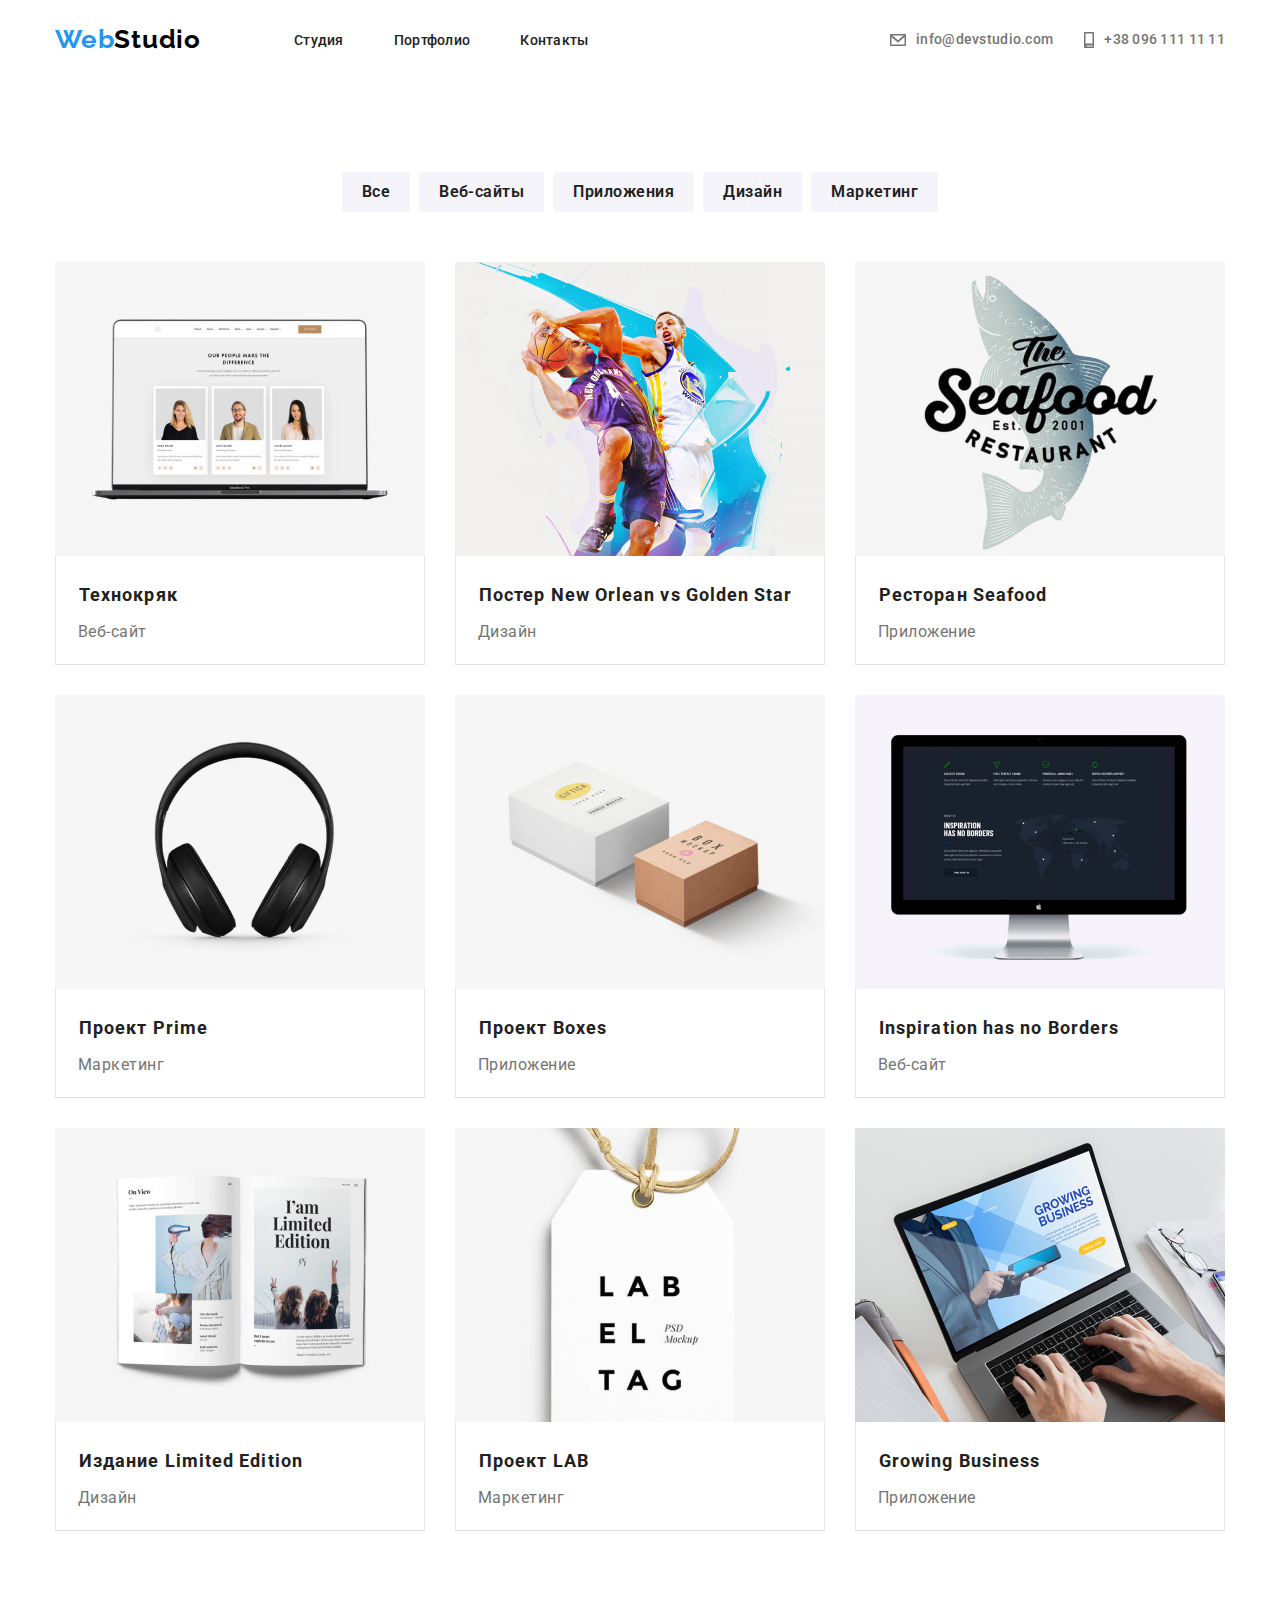
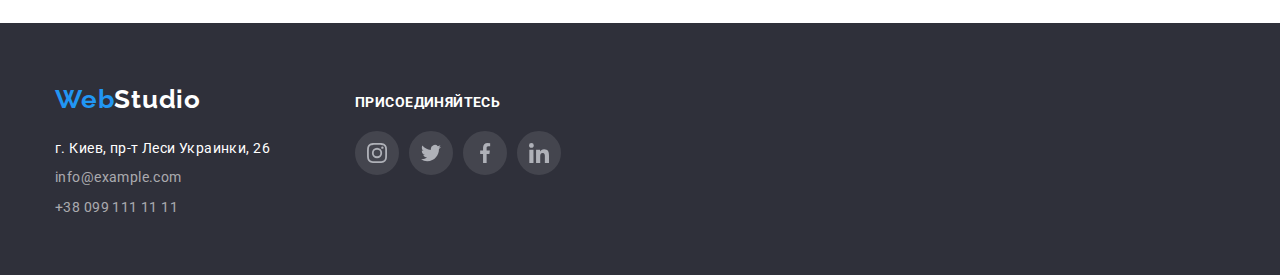
==== partfolio.html @ 928bcd90 "first commit" ====
<!DOCTYPE html>
<html lang="ru">

<head>
    <link rel="shortcut icon" href="#" type="image/x-icon" />
    <link rel="stylesheet" type="text/css" href="./styles/normalize.css" />
    <link rel="stylesheet" href="styles/main.css" />
    <meta charset="UTF-8">
    <meta http-equiv="X-UA-Compatible" content="IE=edge">
    <meta name="viewport" content="width=device-width, initial-scale=1.0">
    <title>Партфолио</title>
    <link rel="preconnect" href="https://fonts.googleapis.com">
    <link rel="preconnect" href="https://fonts.gstatic.com" crossorigin>
    <link
        href="https://fonts.googleapis.com/css2?family=Raleway:wght@700&family=Roboto:wght@400;500;700;900&display=swap"
        rel="stylesheet">
</head>

<body>
    <header class="header">
        <div class="container header__wrapper">
            <a class="header__logo logo">
                <p class="logo__text">Web<span>Studio</span></p>
            </a>
            <nav class="header__wrap">
                <ul class="nav__list list hover">
                    <li class="list__wrapper"><a href="./index.html" title="studio" class="list__link">Студия</a></li>
                    <li class="list__wrapper"><a href="./partfolio.html" title="partfolio"
                            class="list__link">Портфолио</a></li>
                    <li class="list__wrapper"><a href="#adress" class="list__link">Контакты</a></li>
                </ul>
            </nav>
            <ul class="nav__contact icon-box">
                <div class="icon-box__mail">
                    <svg class="icon-mail" width="16" height="12">
                        <use xlink:href="sprite.svg#mail"></use>
                    </svg>
                    <li class="list__link mail">info@devstudio.com</li>
                </div>
                <div class="icon-box__phone">
                    <svg class="icon-phone" width="10" height="16">
                        <use xlink:href="sprite.svg#phone"></use>
                    </svg>
                    <li class="list__link link-phone">+38 096 111 11 11</li>
                </div>

            </ul>
        </div>
    </header>
    <main>
        <section class="partfolio-section">
            <div class="container">
                <ul class="filter">
                    <li><button class="filter__btn" type="button">Все</button></li>
                    <li><button class="filter__btn" type="button">Веб-сайты</button></li>
                    <li><button class="filter__btn" type="button">Приложения</button></li>
                    <li><button class="filter__btn" type="button">Дизайн</button></li>
                    <li><button class="filter__btn" type="button">Маркетинг</button></li>
                </ul>
                <ul class="gallery">
                    <li class="gallery__wrapper card">
                        <img src="./images/filter/01_filter.jpg" width="370" height="294" alt="Технокряк-вебсайт">
                        <h2 class="card__maintxt">Технокряк</h2>
                        <p class="card__txt">Веб-сайт</p>
                    </li>
                    <li class="gallery__wrapper card">
                        <img src="./images/filter/02_filter.jpg" width="370" height="294"
                            alt="Постер New Orlean vs Golden Star-Дизайн">
                        <h2 class="card__maintxt">Постер New Orlean vs Golden Star</h2>
                        <p class="card__txt">Дизайн</p>
                    </li>
                    <li class="gallery__wrapper card">
                        <img src="./images/filter/03_filter.jpg" width="370" height="294"
                            alt="Ресторан Seafood-Приложение" class="hide">
                        <h2 class="card__maintxt">Ресторан Seafood</h2>
                        <p class="card__txt">Приложение</p>
                    </li>
                    <li class="gallery__wrapper card">
                        <img src="./images/filter/04_filter.jpg" width="370" height="294" alt="Проект Prime-Маркетинг">
                        <h2 class="card__maintxt">Проект Prime</h2>
                        <p class="card__txt">Маркетинг</p>
                    </li>
                    <li class="gallery__wrapper card">
                        <img src="./images/filter/05_filter.jpg" width="370" height="294" alt="Проект Boxes-Приложение">
                        <h2 class="card__maintxt">Проект Boxes</h2>
                        <p class="card__txt">Приложение</p>
                    </li>
                    <li class="gallery__wrapper card">
                        <img src="./images/filter/06_filter.jpg" width="370" height="294"
                            alt="Inspiration has no Borders-Веб-сайт">
                        <h2 class="card__maintxt">Inspiration has no Borders</h2>
                        <p class="card__txt">Веб-сайт</p>
                    </li>
                    <li class="gallery__wrapper card">
                        <img src="./images/filter/07_filter.jpg" width="370" height="294"
                            alt="Издание Limited Edition-Дизайн">
                        <h2 class="card__maintxt">Издание Limited Edition</h2>
                        <p class="card__txt">Дизайн</p>
                    </li>
                    <li class="gallery__wrapper card">
                        <img src="./images/filter/08_filter.jpg" width="370" height="294" alt="Проект LAB-Маркетинг">
                        <h2 class="card__maintxt">Проект LAB</h2>
                        <p class="card__txt">Маркетинг</p>
                    </li>
                    <li class="gallery__wrapper card">
                        <img src="./images/filter/09_filter.jpg" width="370" height="294"
                            alt="Growing Business-Приложение">
                        <h2 class="card__maintxt">Growing Business</h2>
                        <p class="card__txt">Приложение</p>
                    </li>
                </ul>
            </div>
        </section>
    </main>
    <footer class="footer">
        <div class="container footerwrapper">
            <div>
                <a class="header__logo logo">
                    <p class="logo__text flogo">Web<span>Studio</span></p>
                </a>
                <address class="footer__content" id="adress">
                    <a href="https://goo.gl/maps/DUdp3G9AtDytxbrq9" class="address" target="_blank">г. Киев, пр-т Леси
                        Украинки,
                        26</a>
                    <a href="#" class="address cnt">info@example.com</a>
                    <a href="#" class="address cnt">+38 099 111 11 11</a>
                </address>
            </div>
            <div class="foot-box">
                <h3 class="txtfooter">Присоединяйтесь</h3>
                <div class="foot-wrapper">
                    <svg width="44" height="44" class="foot-hover">
                        <use xlink:href="sprite.svg#ellipse"></use>
                    </svg>
                    <svg width="44" height="44" class="foot-hover">
                        <use xlink:href="sprite.svg#twitter"></use>
                    </svg>
                    <svg width="44" height="44" class="foot-hover">
                        <use xlink:href="sprite.svg#fasebook"></use>
                    </svg>
                    <svg width="44" height="44" class="foot-hover">
                        <use xlink:href="sprite.svg#linkedin"></use>
                    </svg>
                </div>
            </div>
        </div>
    </footer>
</body>

</html>
---- styles/main.css ----
/* ------------------Обнуление стилей---------------------*/
/* Указываем box sizing */
*,
*::before,
*::after {
    box-sizing: border-box;
}

/* Убираем внутренние отступы */
ul[class],
ol[class] {
    padding: 0;
}

/* Убираем внешние отступы */
body,
h1,
h2,
h3,
h4,
p,
ul,
ol[class],
li,
figure,
figcaption,
blockquote,
dl,
dd {
    margin: 0;
}

a {
    text-decoration: none;
}

/* Удаляем стандартную стилизацию для всех ul и il, у которых есть атрибут class*/
ul[class],
ol[class] {
    list-style: none;
}

/* Элементы a, у которых нет класса, сбрасываем до дефолтных стилей */
a:not([class]) {
    text-decoration-skip-ink: auto;
}

/* Упрощаем работу с изображениями */
img {
    max-width: 100%;
    display: block;
}



/*----------------- Переменные----------------------------*/

:root {
    /* Шрифты*/
    --main-font: 'Roboto';
    --supportive-font: 'Raleway';

    /*Цвета*/
    --white-background-clr: #FFFFFF;
    --darkgrey-background-clr: #2F303A;
    --light-background-clr: #f5f4fa;
    --btn-hover: #01213c;
    --foot-context: rgba(255, 255, 255, 0.6);
    --white-clr: #FFFFFF;
    --pargraf-clr: #757575;
    --logo-second-clr: #000000;
    --clr-txt-main: #212121;
    --clr-txt-support: #2196F3;
    --slider-backgr: #EEEEEE;
    --border-color-solid: rgba(128, 128, 128, 0.247);
    --hover-icon: #AFB1B8;
    --hover-footer: rgba(255, 255, 255, 0.1);

}

/* Выставляем основные настройки по-умолчанию для body */
body {
    font-family: var(--main-font), "Tahoma", sans-serif;
    min-height: 100vh;
    scroll-behavior: smooth;
    text-rendering: optimizeSpeed;
    line-height: 1.5;
    color: #212121;
    color: var(--clr-txt-main);

}

/* ---------------- Section №1 "effect" ----------------------*/
/* Header*/
.container {
    width: 1200px;
    padding: 0 15px 0 15px;
    margin: 0 auto;
}

.header__wrapper {
    display: flex;
    align-items: center;
}

.header {
    width: 100%;
    padding: 24px 0 25px 0;
    background-color: var(--white-background-clr);
}

.header__logo {
    display: flex;
}

.logo__text {
    color: var(--clr-txt-support);
    font-family: var(--supportive-font);
    font-weight: 700;
    font-size: 26px;
    line-height: 1.2;
    letter-spacing: 0.03em;
}

.logo__text>span {
    color: var(--logo-second-clr);
}

.nav__contact {
    margin-left: auto;
}

.header__wrap,
.nav__contact,
.nav__list {
    display: flex;
    align-items: center;
}

.list {
    margin-left: 43px;
}

.nav__contact {
    margin-left: auto;
}

.list__link {
    margin-left: 50px;
    color: var(--clr-txt-main);
    font-weight: 500;
    font-size: 14px;
    line-height: 1.14;
    letter-spacing: 0.02em;
}

.hover :hover {
    color: var(--clr-txt-support);
}

.mail {
    color: var(--pargraf-clr);
}

.link-phone {
    color: var(--pargraf-clr);
}

.cont {
    margin-right: 239px;
}

/* ----------------- Section №2 "description" -------------------*/
.section {
    padding: 94px 0;
}

.effect {
    display: flex;
    align-items: center;
    justify-content: center;
    flex-direction: column;
    text-align: center;
    width: 100%;
    padding: 200px 0;
    background-color: var(--darkgrey-background-clr);
    background: linear-gradient(rgba(47, 48, 58, 0.4), rgba(0, 0, 0, 0.4)), url("../images/backgraund/01_backgroundImg.jpg");
    background-repeat: no-repeat;
    background-size: auto;
    background-position: center;
    background-size: 1600px;

}

.effect>h1 {
    font-weight: 900;
    font-size: 44px;
    line-height: 1.36;
    text-align: center;
    letter-spacing: 0.06em;
    text-transform: uppercase;
    color: var(--white-clr);
}

.effect__button {
    margin-top: 30px;
    padding: 10px 27px 10px 30px;
    background-color: var(--clr-txt-support);
    border-radius: 5px;
    border: none;
    cursor: pointer;
    font-weight: 700;
    font-size: 16px;
    line-height: 1.87;
    letter-spacing: 0.035em;
    color: var(--white-clr);
    width: 200px;
    height: 50px;
}

.effect__button:hover {
    background-color: var(--white-background-clr);
    color: var(--btn-hover);
    transition: 1s;
}

/* --------------Section №3 "description" -----------------*/
.description {
    display: flex;
    flex-direction: column;
    align-items: center;
}

.wrapper-text {
    display: flex;
    width: 100%;
    justify-content: space-between;
}

.wrapper-text__item {
    display: flex;
    flex-direction: column;
    width: 270px;
}

.text-content__main {
    margin-bottom: 8px;
    font-weight: 700;
    font-size: 14px;
    line-height: 1.43;
    letter-spacing: 0.03em;
    text-transform: uppercase;

}

.wrapper-text__item>p {
    font-size: 14px;
    line-height: 1.71;
    letter-spacing: 0.03em;
    color: var(--pargraf-clr);
}

/* Section 4*/

.doing {
    display: flex;
    flex-direction: column;
    align-items: center;
    padding-bottom: 92px;
}

.question {
    margin: 0px 0px 50px 2px;
    font-weight: 700;
    font-size: 36px;
    line-height: 1.2;
    text-align: center;
    letter-spacing: 0.03em;
}

.qs-box {
    display: flex;
    justify-content: space-between;
    width: 100%;
}

/* ------------Section №4 "team" ------------------*/

.team {
    background-color: var(--light-background-clr);
    width: 100%;
}

.team__wrapper {
    flex-direction: column;
}

.qs-box__item {
    width: 270px;
    border-radius: 0 0 5px 5px;
    background-color: var(--white-background-clr);
    box-shadow: -1px 2px rgb(185, 184, 184);
    padding-bottom: 29px;
}

.qs-box__txh2 {
    margin-top: 31px;
    font-weight: 500;
    font-size: 16px;
    line-height: 1.19;
    text-align: center;
    letter-spacing: 0.03em;
}

.qs-box__txp {
    margin-top: 11px;
    font-size: 16px;
    line-height: 1.19;
    text-align: center;
    letter-spacing: 0.03em;
    color: var(--pargraf-clr);
}

/* footer*/
.footer {
    background-color: var(--darkgrey-background-clr);
    width: 100%;
    padding: 61px 0 55px 0;
}

.flogo>span {
    color: var(--white-clr);
}

.flogo {
    margin-bottom: 20px;
}

.address {
    font-family: var(--main-font);
    font-size: 14px;
    line-height: 1.71;
    letter-spacing: 0.03em;
    color: var(--white-clr);
}

.address:hover {
    color: var(--clr-txt-support);
}

address {
    all: initial;
}

.cnt {
    display: block;
    margin-top: 6px;
    color: var(--foot-context);
}

.cnt:hover {
    color: var(--clr-txt-support);
}

/*###################################  PARTFOLIO.HTML ################################*/

/* ------------ filter ----------------*/
.separate {
    border-bottom: 1px solid var(--border-color-solid);
}

.partfolio-section {
    padding: 92px 0;
}

.filter {
    display: flex;
    justify-content: center;
    gap: 9px;
    margin-bottom: 50px;
}

.filter__btn {
    background-color: var(--light-background-clr);
    border-radius: 4px;
    border: none;
    cursor: pointer;
    font-weight: 600;
    font-size: 16px;
    line-height: 1.62;
    text-align: center;
    letter-spacing: 0.03em;
    color: var(--clr-txt-main);
    padding: 7px 20px 7px 20px
}

.filter__btn:hover {
    background-color: var(--clr-txt-support);
    color: var(--light-background-clr);
    transition: 0.3s;
    box-shadow: 2px 5px 7px rgba(0, 0, 0, 0.25), 0 3px 3px rgba(0, 0, 0, 0.12);
}

/* ------------gallery ----------------*/

.gallery {
    display: flex;
    flex-wrap: wrap;
    justify-content: flex-start;
    gap: 30px;
}

.gallery__wrapper {
    background-color: var(--white-background-clr);
    max-width: 370px;
    position: relative;
    border-bottom: 1px solid var(--border-color-solid);
}

.gallery__wrapper:hover {
    cursor: pointer;
    box-shadow: 2px 3px 7px rgba(0, 0, 0, 0.25), 0 10px 10px rgba(0, 0, 0, 0.22);
}

.gallery__wrapper ::after {
    content: '';
    position: absolute;
    top: 294px;
    left: 0px;
    width: 0.7px;
    height: 108px;
    background-color: rgba(128, 128, 128, 0.103);
}

.gallery__wrapper ::before {
    content: '';
    position: absolute;
    top: 294px;
    left: 369px;
    width: 0.7px;
    height: 108px;
    background-color: rgba(128, 128, 128, 0.103);
}

.card__maintxt {
    margin: 21px 0 0 24px;
    font-weight: 700;
    font-size: 18px;
    line-height: 2;
    letter-spacing: 0.06em;
    color: var(--clr-txt-main);
}

.card__txt {
    margin: 4px 0 17px 23px;
    font-size: 16px;
    line-height: 1.88;
    letter-spacing: 0.03em;
    color: var(--pargraf-clr);
}

/*----------------- clients ------------*/
.clients {
    text-align: center;
}

/* ----------icons------------*/
.icon-mail {
    fill: var(--pargraf-clr);
    stroke: var(--pargraf-clr);
}

.mail {
    margin-left: 10px;
}

.icon-box__mail,
.icon-box__phone {
    display: flex;
    align-items: center;
}

.icon-box__mail:hover .icon-mail {
    fill: var(--clr-txt-support);
    stroke: var(--clr-txt-support);
}

.icon-box__mail:hover .mail {
    color: var(--clr-txt-support);
}

.icon-box__mail {
    cursor: pointer;
}

.icon-phone {
    fill: var(--pargraf-clr);
    stroke: var(--pargraf-clr);
}

.link-phone {
    margin-left: 10px;
}

.icon-box__phone {
    margin-left: 31px;
}

.wrapper-icon {
    padding: 25px 100px 19px 100px;
    background-color: var(--light-background-clr);
    margin-bottom: 28px;
}

.icon-sputnik {
    fill: var(--clr-txt-support);
}

.cards-hover {
    fill: none;
    cursor: pointer;
}

.cards-hover:hover {
    fill: var(--clr-txt-support);
    --hover-icon: var(--white-background-clr)
}

.social-wrapper {
    display: flex;
    justify-content: space-between;
    padding: 16px 31px 0px 31px;
}

.clients {
    padding: 95px 0;
}

.txtclnt {
    margin-bottom: 50px;
    font-weight: 700;
    font-size: 36px;
    line-height: 1.166;
    text-align: center;
    letter-spacing: 0.03em;
    color: var(--clr-txt-main);
}

.clientwrapper {
    display: flex;
    justify-content: space-between;
}

.client-hover {
    fill: none;
    cursor: pointer;
}

.client-hover:hover {
    --hover-icon: var(--clr-txt-support)
}

.footerwrapper {
    display: flex;
}

.foot-box {
    padding-left: 85px;
}

.txtfooter {
    font-weight: 700;
    font-size: 14px;
    line-height: 1.1;
    letter-spacing: 0.03em;
    text-transform: uppercase;
    color: var(--white-clr);
    margin-bottom: 20px;
    margin-top: 11px;

}

.foot-wrapper {
    display: flex;
}

.foot-hover {
    cursor: pointer;
    fill: var(--hover-footer);
    margin-right: 10px;
}

.foot-hover:hover {
    fill: var(--clr-txt-support);
    --hover-icon: var(--white-background-clr)
}
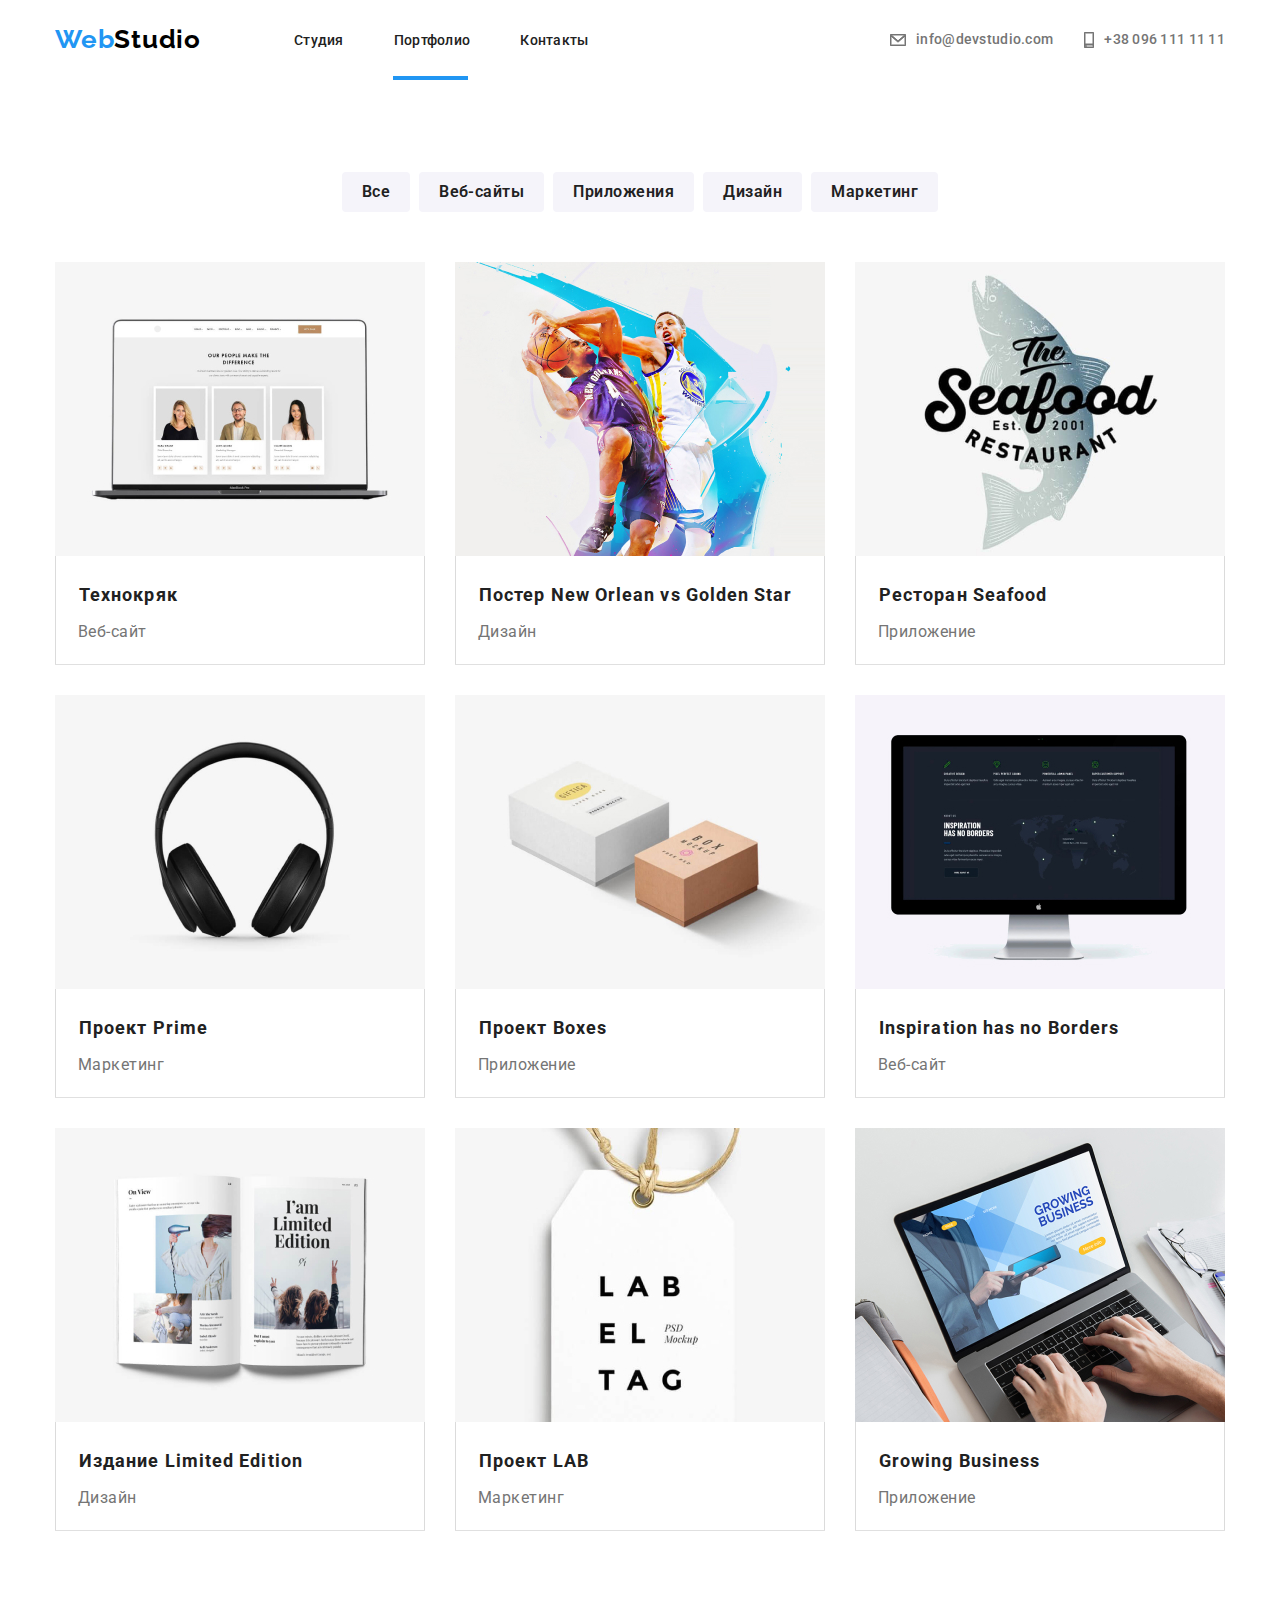
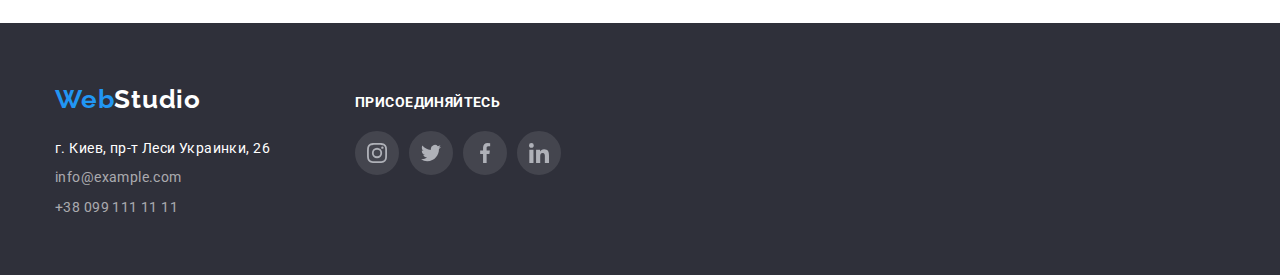
==== commit 08f215e2: "hw-5" ====
--- a/partfolio.html
+++ b/partfolio.html
@@ -25,7 +25,7 @@
             <nav class="header__wrap">
                 <ul class="nav__list list hover">
                     <li class="list__wrapper"><a href="./index.html" title="studio" class="list__link">Студия</a></li>
-                    <li class="list__wrapper"><a href="./partfolio.html" title="partfolio"
+                    <li class="list__wrapper lowlinepartfolio"><a href="./partfolio.html" title="partfolio"
                             class="list__link">Портфолио</a></li>
                     <li class="list__wrapper"><a href="#adress" class="list__link">Контакты</a></li>
                 </ul>
@@ -43,7 +43,6 @@
                     </svg>
                     <li class="list__link link-phone">+38 096 111 11 11</li>
                 </div>
-
             </ul>
         </div>
     </header>
@@ -59,52 +58,136 @@
                 </ul>
                 <ul class="gallery">
                     <li class="gallery__wrapper card">
-                        <img src="./images/filter/01_filter.jpg" width="370" height="294" alt="Технокряк-вебсайт">
+                        <div class="icon-block">
+                            <img src="./images/filter/01_filter.jpg" width="370" height="294" alt="Технокряк-вебсайт">
+                            <div class="hidden">
+                                <h4>
+                                    Ресурс предлагает комплексные предложения с разным уровнем функционала и сервисов.
+                                    Все
+                                    это позволит посетителю получить исчерпывающие сведения о компании или частном лице.
+                                </h4>
+                            </div>
+                        </div>
                         <h2 class="card__maintxt">Технокряк</h2>
                         <p class="card__txt">Веб-сайт</p>
                     </li>
                     <li class="gallery__wrapper card">
-                        <img src="./images/filter/02_filter.jpg" width="370" height="294"
-                            alt="Постер New Orlean vs Golden Star-Дизайн">
+                        <div class="icon-block">
+                            <img src="./images/filter/02_filter.jpg" width="370" height="294"
+                                alt="Постер New Orlean vs Golden Star-Дизайн">
+                            <div class="hidden">
+                                <h4>
+                                    Ресурс предлагает комплексные предложения с разным уровнем функционала и сервисов.
+                                    Все
+                                    это позволит посетителю получить исчерпывающие сведения о компании или частном лице.
+                                </h4>
+                            </div>
+                        </div>
                         <h2 class="card__maintxt">Постер New Orlean vs Golden Star</h2>
                         <p class="card__txt">Дизайн</p>
                     </li>
                     <li class="gallery__wrapper card">
-                        <img src="./images/filter/03_filter.jpg" width="370" height="294"
-                            alt="Ресторан Seafood-Приложение" class="hide">
+                        <div class="icon-block">
+                            <img src="./images/filter/03_filter.jpg" width="370" height="294"
+                                alt="Ресторан Seafood-Приложение" class="hide">
+                            <div class="hidden">
+                                <h4>
+                                    Ресурс предлагает комплексные предложения с разным уровнем функционала и сервисов.
+                                    Все
+                                    это позволит посетителю получить исчерпывающие сведения о компании или частном лице.
+                                </h4>
+                            </div>
+                        </div>
                         <h2 class="card__maintxt">Ресторан Seafood</h2>
                         <p class="card__txt">Приложение</p>
                     </li>
                     <li class="gallery__wrapper card">
-                        <img src="./images/filter/04_filter.jpg" width="370" height="294" alt="Проект Prime-Маркетинг">
+                        <div class="icon-block">
+                            <img src="./images/filter/04_filter.jpg" width="370" height="294"
+                                alt="Проект Prime-Маркетинг">
+                            <div class="hidden">
+                                <h4>
+                                    Ресурс предлагает комплексные предложения с разным уровнем функционала и сервисов.
+                                    Все
+                                    это позволит посетителю получить исчерпывающие сведения о компании или частном лице.
+                                </h4>
+                            </div>
+                        </div>
                         <h2 class="card__maintxt">Проект Prime</h2>
                         <p class="card__txt">Маркетинг</p>
                     </li>
                     <li class="gallery__wrapper card">
-                        <img src="./images/filter/05_filter.jpg" width="370" height="294" alt="Проект Boxes-Приложение">
+                        <div class="icon-block">
+                            <img src="./images/filter/05_filter.jpg" width="370" height="294"
+                                alt="Проект Boxes-Приложение">
+                            <div class="hidden">
+                                <h4>
+                                    Ресурс предлагает комплексные предложения с разным уровнем функционала и сервисов.
+                                    Все
+                                    это позволит посетителю получить исчерпывающие сведения о компании или частном лице.
+                                </h4>
+                            </div>
+                        </div>
                         <h2 class="card__maintxt">Проект Boxes</h2>
                         <p class="card__txt">Приложение</p>
                     </li>
                     <li class="gallery__wrapper card">
-                        <img src="./images/filter/06_filter.jpg" width="370" height="294"
-                            alt="Inspiration has no Borders-Веб-сайт">
+                        <div class="icon-block">
+                            <img src="./images/filter/06_filter.jpg" width="370" height="294"
+                                alt="Inspiration has no Borders-Веб-сайт">
+                            <div class="hidden">
+                                <h4>
+                                    Ресурс предлагает комплексные предложения с разным уровнем функционала и сервисов.
+                                    Все
+                                    это позволит посетителю получить исчерпывающие сведения о компании или частном лице.
+                                </h4>
+                            </div>
+                        </div>
                         <h2 class="card__maintxt">Inspiration has no Borders</h2>
                         <p class="card__txt">Веб-сайт</p>
                     </li>
                     <li class="gallery__wrapper card">
-                        <img src="./images/filter/07_filter.jpg" width="370" height="294"
-                            alt="Издание Limited Edition-Дизайн">
+                        <div class="icon-block">
+                            <img src="./images/filter/07_filter.jpg" width="370" height="294"
+                                alt="Издание Limited Edition-Дизайн">
+                            <div class="hidden">
+                                <h4>
+                                    Ресурс предлагает комплексные предложения с разным уровнем функционала и сервисов.
+                                    Все
+                                    это позволит посетителю получить исчерпывающие сведения о компании или частном лице.
+                                </h4>
+                            </div>
+                        </div>
                         <h2 class="card__maintxt">Издание Limited Edition</h2>
                         <p class="card__txt">Дизайн</p>
                     </li>
                     <li class="gallery__wrapper card">
-                        <img src="./images/filter/08_filter.jpg" width="370" height="294" alt="Проект LAB-Маркетинг">
+                        <div class="icon-block">
+                            <img src="./images/filter/08_filter.jpg" width="370" height="294"
+                                alt="Проект LAB-Маркетинг">
+                            <div class="hidden">
+                                <h4>
+                                    Ресурс предлагает комплексные предложения с разным уровнем функционала и сервисов.
+                                    Все
+                                    это позволит посетителю получить исчерпывающие сведения о компании или частном лице.
+                                </h4>
+                            </div>
+                        </div>
                         <h2 class="card__maintxt">Проект LAB</h2>
                         <p class="card__txt">Маркетинг</p>
                     </li>
                     <li class="gallery__wrapper card">
-                        <img src="./images/filter/09_filter.jpg" width="370" height="294"
-                            alt="Growing Business-Приложение">
+                        <div class="icon-block">
+                            <img src="./images/filter/09_filter.jpg" width="370" height="294"
+                                alt="Growing Business-Приложение">
+                            <div class="hidden">
+                                <h4>
+                                    Ресурс предлагает комплексные предложения с разным уровнем функционала и сервисов.
+                                    Все
+                                    это позволит посетителю получить исчерпывающие сведения о компании или частном лице.
+                                </h4>
+                            </div>
+                        </div>
                         <h2 class="card__maintxt">Growing Business</h2>
                         <p class="card__txt">Приложение</p>
                     </li>
--- a/styles/main.css
+++ b/styles/main.css
@@ -75,6 +75,10 @@
     --border-color-solid: rgba(128, 128, 128, 0.247);
     --hover-icon: #AFB1B8;
     --hover-footer: rgba(255, 255, 255, 0.1);
+    --low-card: rgba(47, 48, 58, 0.8);
+    --blu-isopen: rgba(33, 150, 243, 0.9);
+    --close-btn: #fff;
+    --close-btn-x: #000;
 
 }
 
@@ -135,6 +139,7 @@
 .nav__list {
     display: flex;
     align-items: center;
+    position: relative;
 }
 
 .list {
@@ -145,8 +150,33 @@
     margin-left: auto;
 }
 
+.list__wrapper {
+    margin-left: 50px;
+
+}
+
+.lowlinestudio::after {
+    position: absolute;
+    content: '';
+    width: 48px;
+    height: 4px;
+    background-color: #2196F3;
+    left: 49px;
+    top: 48px;
+}
+
+.lowlinepartfolio::after {
+    position: absolute;
+    content: '';
+    width: 75px;
+    height: 4px;
+    background-color: #2196F3;
+    left: 149px;
+    top: 48px;
+}
+
 .list__link {
-    margin-left: 50px;
+
     color: var(--clr-txt-main);
     font-weight: 500;
     font-size: 14px;
@@ -216,12 +246,14 @@
     color: var(--white-clr);
     width: 200px;
     height: 50px;
+    transition: 250ms;
+    transition-timing-function: cubic-bezier(0.4, 0, 0.2, 1);
 }
 
 .effect__button:hover {
     background-color: var(--white-background-clr);
     color: var(--btn-hover);
-    transition: 1s;
+
 }
 
 /* --------------Section №3 "description" -----------------*/
@@ -284,6 +316,33 @@
     width: 100%;
 }
 
+.qs-box__wrapperitem {
+    position: relative;
+}
+
+.question-content {
+    display: flex;
+    align-items: center;
+    justify-content: center;
+    position: absolute;
+    background-color: var(--low-card);
+    top: 225px;
+    height: 70px;
+    width: 370px;
+}
+
+.question-content>h3 {
+
+    font-weight: 700;
+    font-size: 14px;
+    line-height: 1.2;
+    letter-spacing: 0.03em;
+    text-transform: uppercase;
+    color: var(--white-clr);
+}
+
+
+
 /* ------------Section №4 "team" ------------------*/
 
 .team {
@@ -356,6 +415,8 @@
     display: block;
     margin-top: 6px;
     color: var(--foot-context);
+    transition: opacity 0.250ms ease-in-out;
+    transition-timing-function: cubic-bezier(0.4, 0, 0.2, 1);
 }
 
 .cnt:hover {
@@ -391,14 +452,18 @@
     text-align: center;
     letter-spacing: 0.03em;
     color: var(--clr-txt-main);
-    padding: 7px 20px 7px 20px
+    padding: 7px 20px 7px 20px;
+
+    transition: box-shadow 0.250ms ease-in-out;
+    transition-timing-function: cubic-bezier(0.4, 0, 0.2, 1);
+
 }
 
 .filter__btn:hover {
     background-color: var(--clr-txt-support);
     color: var(--light-background-clr);
-    transition: 0.3s;
     box-shadow: 2px 5px 7px rgba(0, 0, 0, 0.25), 0 3px 3px rgba(0, 0, 0, 0.12);
+
 }
 
 /* ------------gallery ----------------*/
@@ -415,11 +480,13 @@
     max-width: 370px;
     position: relative;
     border-bottom: 1px solid var(--border-color-solid);
+    cursor: pointer;
 }
 
 .gallery__wrapper:hover {
-    cursor: pointer;
     box-shadow: 2px 3px 7px rgba(0, 0, 0, 0.25), 0 10px 10px rgba(0, 0, 0, 0.22);
+    transition: box-shadow 0.250ms ease-in-out;
+    transition-timing-function: cubic-bezier(0.4, 0, 0.2, 1);
 }
 
 .gallery__wrapper ::after {
@@ -442,6 +509,36 @@
     background-color: rgba(128, 128, 128, 0.103);
 }
 
+.icon-block {
+    position: relative;
+    line-height: 0;
+}
+
+.hidden {
+    width: 100%;
+    height: 0;
+    overflow: hidden;
+    transition: 0.5s linear;
+    position: absolute;
+    bottom: 0;
+    background-color: var(--blu-isopen);
+    color: white;
+    box-sizing: border-box;
+    padding: 0 5px;
+}
+
+.card:hover .hidden {
+    height: 100%;
+    padding: 63px 24px;
+}
+
+.hidden>h4 {
+    font-size: 18px;
+    line-height: 1.56;
+    letter-spacing: 0.03em;
+    color: var(--white-clr);
+}
+
 .card__maintxt {
     margin: 21px 0 0 24px;
     font-weight: 700;
@@ -478,6 +575,8 @@
 .icon-box__phone {
     display: flex;
     align-items: center;
+    transition: box-shadow 0.250ms ease-in-out;
+    transition-timing-function: cubic-bezier(0.4, 0, 0.2, 1);
 }
 
 .icon-box__mail:hover .icon-mail {
@@ -518,7 +617,8 @@
 
 .cards-hover {
     fill: none;
-    cursor: pointer;
+    transition: box-shadow 0.250ms ease-in-out;
+    transition-timing-function: cubic-bezier(0.4, 0, 0.2, 1);
 }
 
 .cards-hover:hover {
@@ -554,6 +654,8 @@
 .client-hover {
     fill: none;
     cursor: pointer;
+    transition: box-shadow 0.250ms ease-in-out;
+    transition-timing-function: cubic-bezier(0.4, 0, 0.2, 1);
 }
 
 .client-hover:hover {
@@ -588,9 +690,62 @@
     cursor: pointer;
     fill: var(--hover-footer);
     margin-right: 10px;
+    transition: box-shadow 0.250ms ease-in-out;
+    transition-timing-function: cubic-bezier(0.4, 0, 0.2, 1);
 }
 
 .foot-hover:hover {
     fill: var(--clr-txt-support);
     --hover-icon: var(--white-background-clr)
+}
+
+/* modal window*/
+.is-hidden {
+    visibility: hidden;
+}
+
+.modal {
+    position: fixed;
+    top: 0;
+    left: 0;
+    right: 0;
+    bottom: 0;
+    background-color: rgba(0, 0, 0, 0.4);
+}
+
+.modal-content {
+    position: absolute;
+    left: 50%;
+    top: 50%;
+    transform: translate(-50%, -50%);
+    padding: 15px;
+    width: 528px;
+    height: 581px;
+    margin: 0 auto;
+    background-color: #fff;
+    border-radius: 5px;
+    padding-top: 30px;
+    padding-right: 7px;
+    pointer-events: none;
+}
+
+.modal-header {
+    position: relative;
+}
+
+.close {
+    cursor: pointer;
+    position: absolute;
+    right: 0;
+    top: -25px;
+    font-size: 30px;
+}
+
+.svg-close {
+    pointer-events: all;
+}
+
+.svg-close:hover {
+    --close-btn: var(--clr-txt-support);
+    --close-btn-x: var(--light-background-clr);
 }